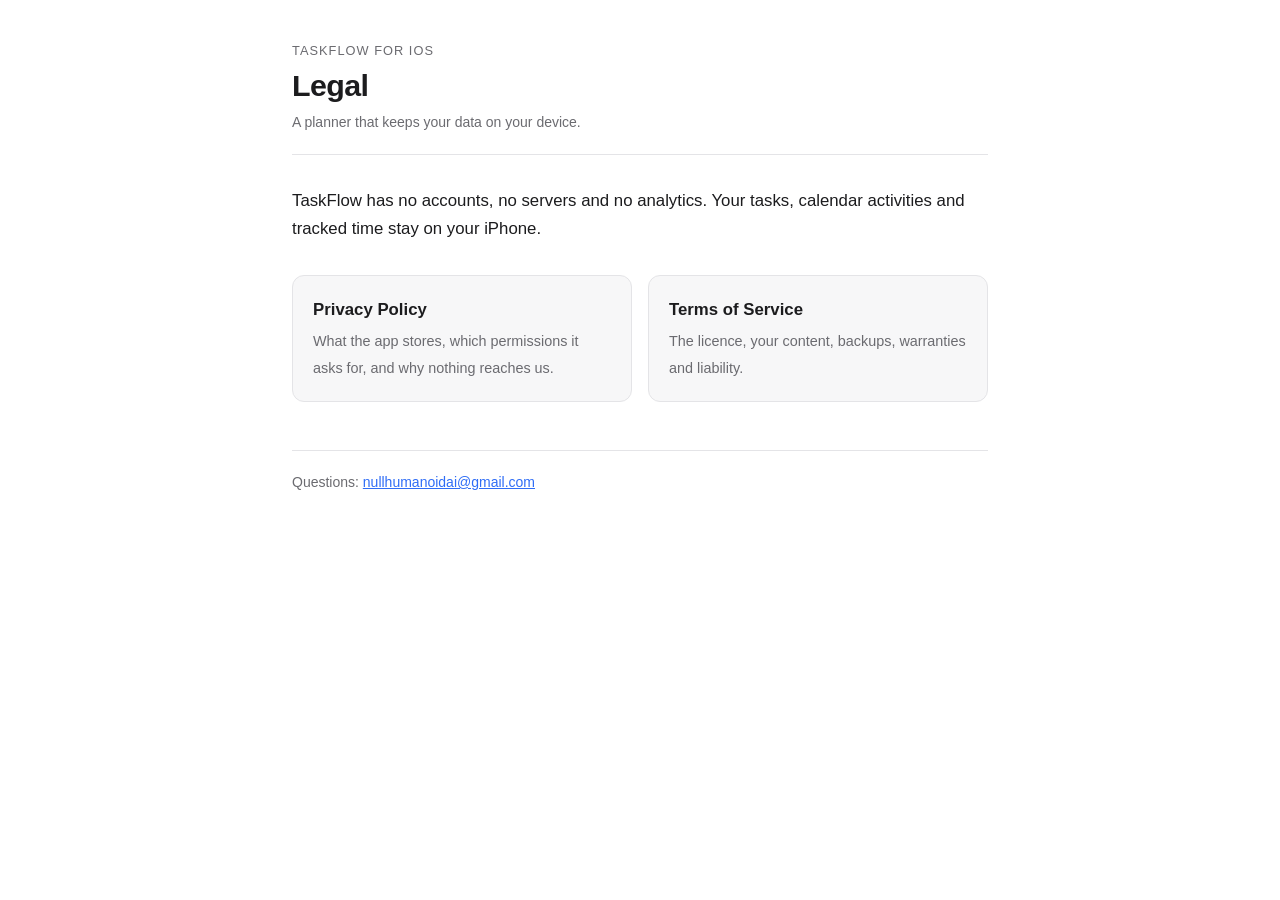
==== docs/index.html @ 0299e1e5 "Added Legal Terms & Privacy Added Legal Terms & Privacy for our Task Flow application" ====
<!doctype html>
<html lang="en">
<head>
<meta charset="utf-8">
<meta name="viewport" content="width=device-width, initial-scale=1">
<title>TaskFlow — Legal</title>
<link rel="stylesheet" href="style.css">
</head>
<body>
<div class="wrap">
<header>
  <p class="app">TaskFlow for iOS</p>
  <h1>Legal</h1>
  <p class="updated">A planner that keeps your data on your device.</p>
</header>
<p class="lead">TaskFlow has no accounts, no servers and no analytics. Your tasks, calendar activities and tracked time stay on your iPhone.</p>
<div class="tiles">
  <a class="tile" href="privacy.html"><strong>Privacy Policy</strong><span>What the app stores, which permissions it asks for, and why nothing reaches us.</span></a>
  <a class="tile" href="terms.html"><strong>Terms of Service</strong><span>The licence, your content, backups, warranties and liability.</span></a>
</div>
<footer>Questions: <a href="mailto:nullhumanoidai@gmail.com">nullhumanoidai@gmail.com</a></footer>
</div>
</body>
</html>
---- docs/style.css ----
:root {
  --bg: #ffffff;
  --fg: #1c1c1e;
  --muted: #6b6b70;
  --rule: #e4e4e7;
  --accent: #2f6df6;
  --card: #f7f7f8;
}
@media (prefers-color-scheme: dark) {
  :root {
    --bg: #131316;
    --fg: #ececf0;
    --muted: #9b9ba3;
    --rule: #2c2c31;
    --accent: #7ba4ff;
    --card: #1c1c20;
  }
}
* { box-sizing: border-box; }
body {
  margin: 0;
  background: var(--bg);
  color: var(--fg);
  font: 16px/1.65 -apple-system, BlinkMacSystemFont, "Segoe UI", Roboto, Helvetica, Arial, sans-serif;
  -webkit-text-size-adjust: 100%;
}
.wrap { max-width: 46rem; margin: 0 auto; padding: 2.5rem 1.25rem 5rem; }
header { border-bottom: 1px solid var(--rule); padding-bottom: 1.25rem; margin-bottom: 2rem; }
header .app { font-size: .8rem; letter-spacing: .08em; text-transform: uppercase; color: var(--muted); margin: 0 0 .35rem; }
h1 { font-size: 1.9rem; line-height: 1.2; margin: 0 0 .5rem; letter-spacing: -.02em; }
.updated { color: var(--muted); font-size: .875rem; margin: 0; }
h2 { font-size: 1.15rem; margin: 2.25rem 0 .6rem; letter-spacing: -.01em; }
h3 { font-size: 1rem; margin: 1.5rem 0 .4rem; }
p, li { color: var(--fg); }
ul { padding-left: 1.15rem; }
li { margin: .3rem 0; }
a { color: var(--accent); }
.lead { font-size: 1.05rem; }
.card { background: var(--card); border: 1px solid var(--rule); border-radius: .75rem; padding: 1rem 1.15rem; margin: 1.25rem 0; }
.card p:first-child { margin-top: 0; }
.card p:last-child { margin-bottom: 0; }
table { width: 100%; border-collapse: collapse; margin: 1rem 0; font-size: .95rem; }
th, td { text-align: left; vertical-align: top; padding: .6rem .5rem; border-bottom: 1px solid var(--rule); }
th { color: var(--muted); font-weight: 600; font-size: .8rem; text-transform: uppercase; letter-spacing: .05em; }
.tablewrap { overflow-x: auto; }
nav.crumbs { margin-bottom: 1.5rem; font-size: .9rem; }
nav.crumbs a { text-decoration: none; }
footer { border-top: 1px solid var(--rule); margin-top: 3rem; padding-top: 1.25rem; color: var(--muted); font-size: .875rem; }
footer a { margin-right: 1rem; }
.tiles { display: grid; gap: 1rem; grid-template-columns: repeat(auto-fit, minmax(15rem, 1fr)); margin-top: 2rem; }
.tile { display: block; text-decoration: none; color: inherit; background: var(--card); border: 1px solid var(--rule); border-radius: .75rem; padding: 1.25rem; }
.tile:hover { border-color: var(--accent); }
.tile strong { display: block; font-size: 1.05rem; margin-bottom: .3rem; }
.tile span { color: var(--muted); font-size: .9rem; }
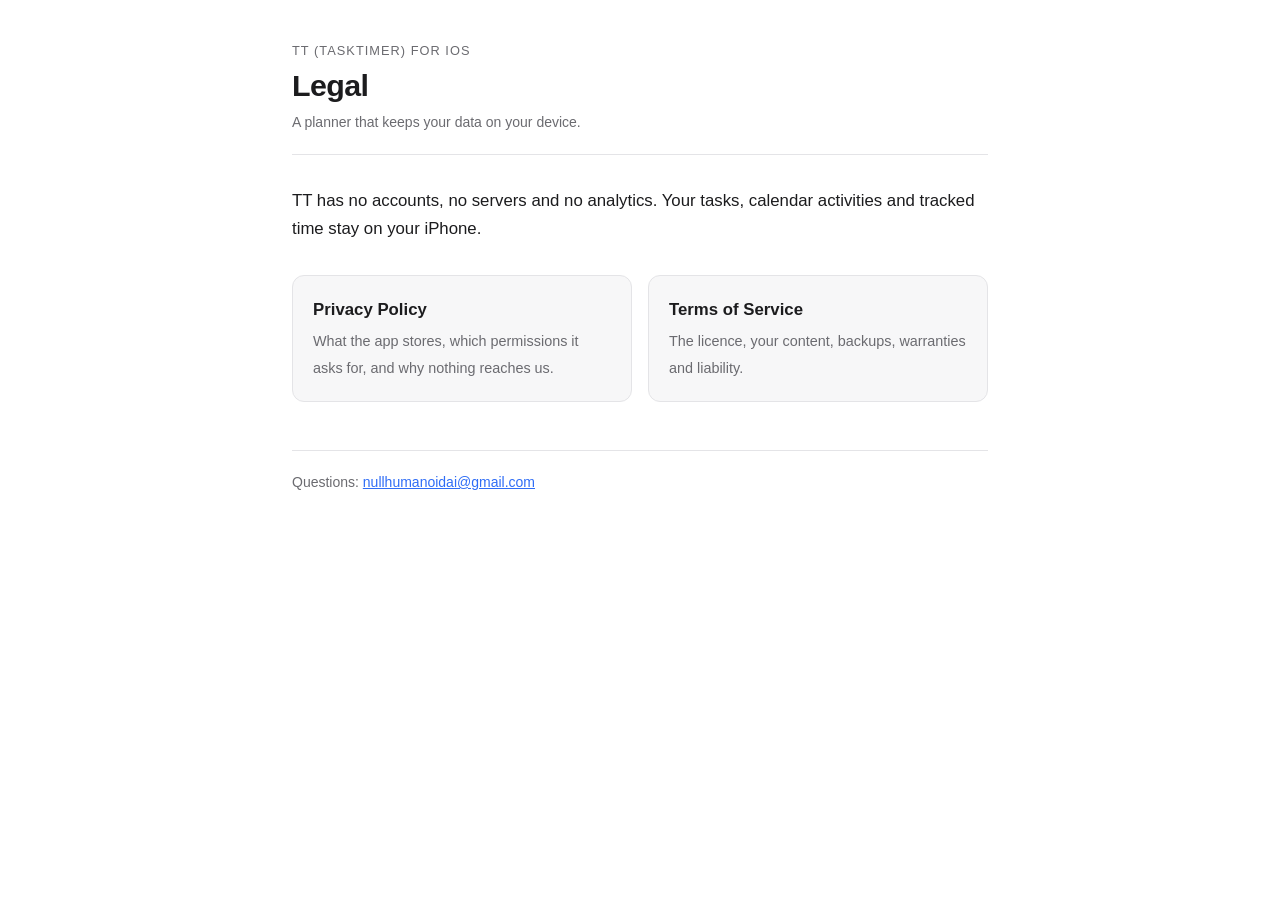
==== commit 7b665731: "Update title and app name in index.html" ====
--- a/docs/index.html
+++ b/docs/index.html
@@ -3,17 +3,17 @@
 <head>
 <meta charset="utf-8">
 <meta name="viewport" content="width=device-width, initial-scale=1">
-<title>TaskFlow — Legal</title>
+<title>TT — Legal</title>
 <link rel="stylesheet" href="style.css">
 </head>
 <body>
 <div class="wrap">
 <header>
-  <p class="app">TaskFlow for iOS</p>
+  <p class="app">TT (TaskTimer) for iOS</p>
   <h1>Legal</h1>
   <p class="updated">A planner that keeps your data on your device.</p>
 </header>
-<p class="lead">TaskFlow has no accounts, no servers and no analytics. Your tasks, calendar activities and tracked time stay on your iPhone.</p>
+<p class="lead">TT has no accounts, no servers and no analytics. Your tasks, calendar activities and tracked time stay on your iPhone.</p>
 <div class="tiles">
   <a class="tile" href="privacy.html"><strong>Privacy Policy</strong><span>What the app stores, which permissions it asks for, and why nothing reaches us.</span></a>
   <a class="tile" href="terms.html"><strong>Terms of Service</strong><span>The licence, your content, backups, warranties and liability.</span></a>
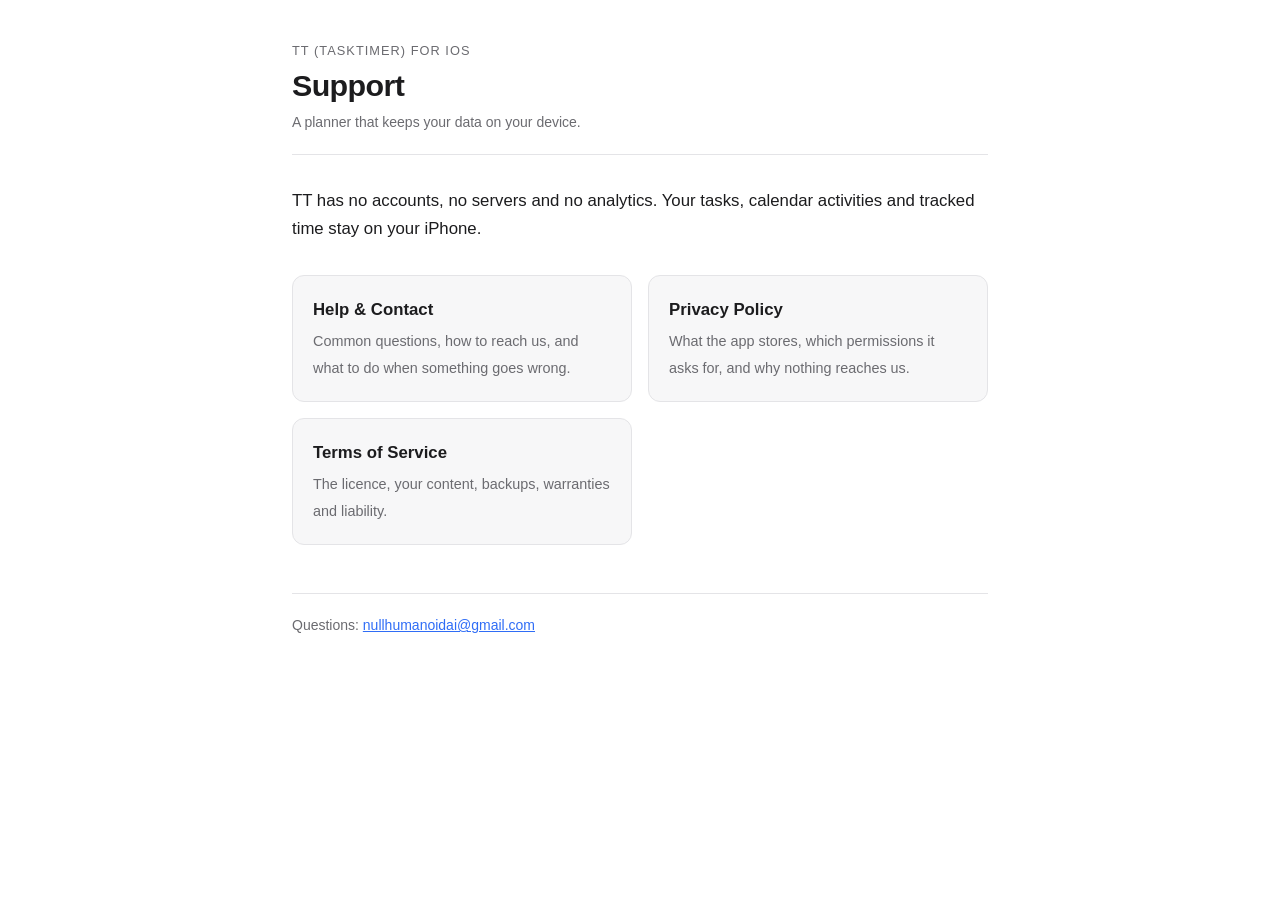
==== commit e00a9ef6: "Index page & Support HTML" ====
--- a/docs/index.html
+++ b/docs/index.html
@@ -3,18 +3,19 @@
 <head>
 <meta charset="utf-8">
 <meta name="viewport" content="width=device-width, initial-scale=1">
-<title>TT — Legal</title>
+<title>Support — TT: Checklist &amp; DailyPlanner</title>
 <link rel="stylesheet" href="style.css">
 </head>
 <body>
 <div class="wrap">
 <header>
   <p class="app">TT (TaskTimer) for iOS</p>
-  <h1>Legal</h1>
+  <h1>Support</h1>
   <p class="updated">A planner that keeps your data on your device.</p>
 </header>
 <p class="lead">TT has no accounts, no servers and no analytics. Your tasks, calendar activities and tracked time stay on your iPhone.</p>
 <div class="tiles">
+  <a class="tile" href="support.html"><strong>Help &amp; Contact</strong><span>Common questions, how to reach us, and what to do when something goes wrong.</span></a>
   <a class="tile" href="privacy.html"><strong>Privacy Policy</strong><span>What the app stores, which permissions it asks for, and why nothing reaches us.</span></a>
   <a class="tile" href="terms.html"><strong>Terms of Service</strong><span>The licence, your content, backups, warranties and liability.</span></a>
 </div>
